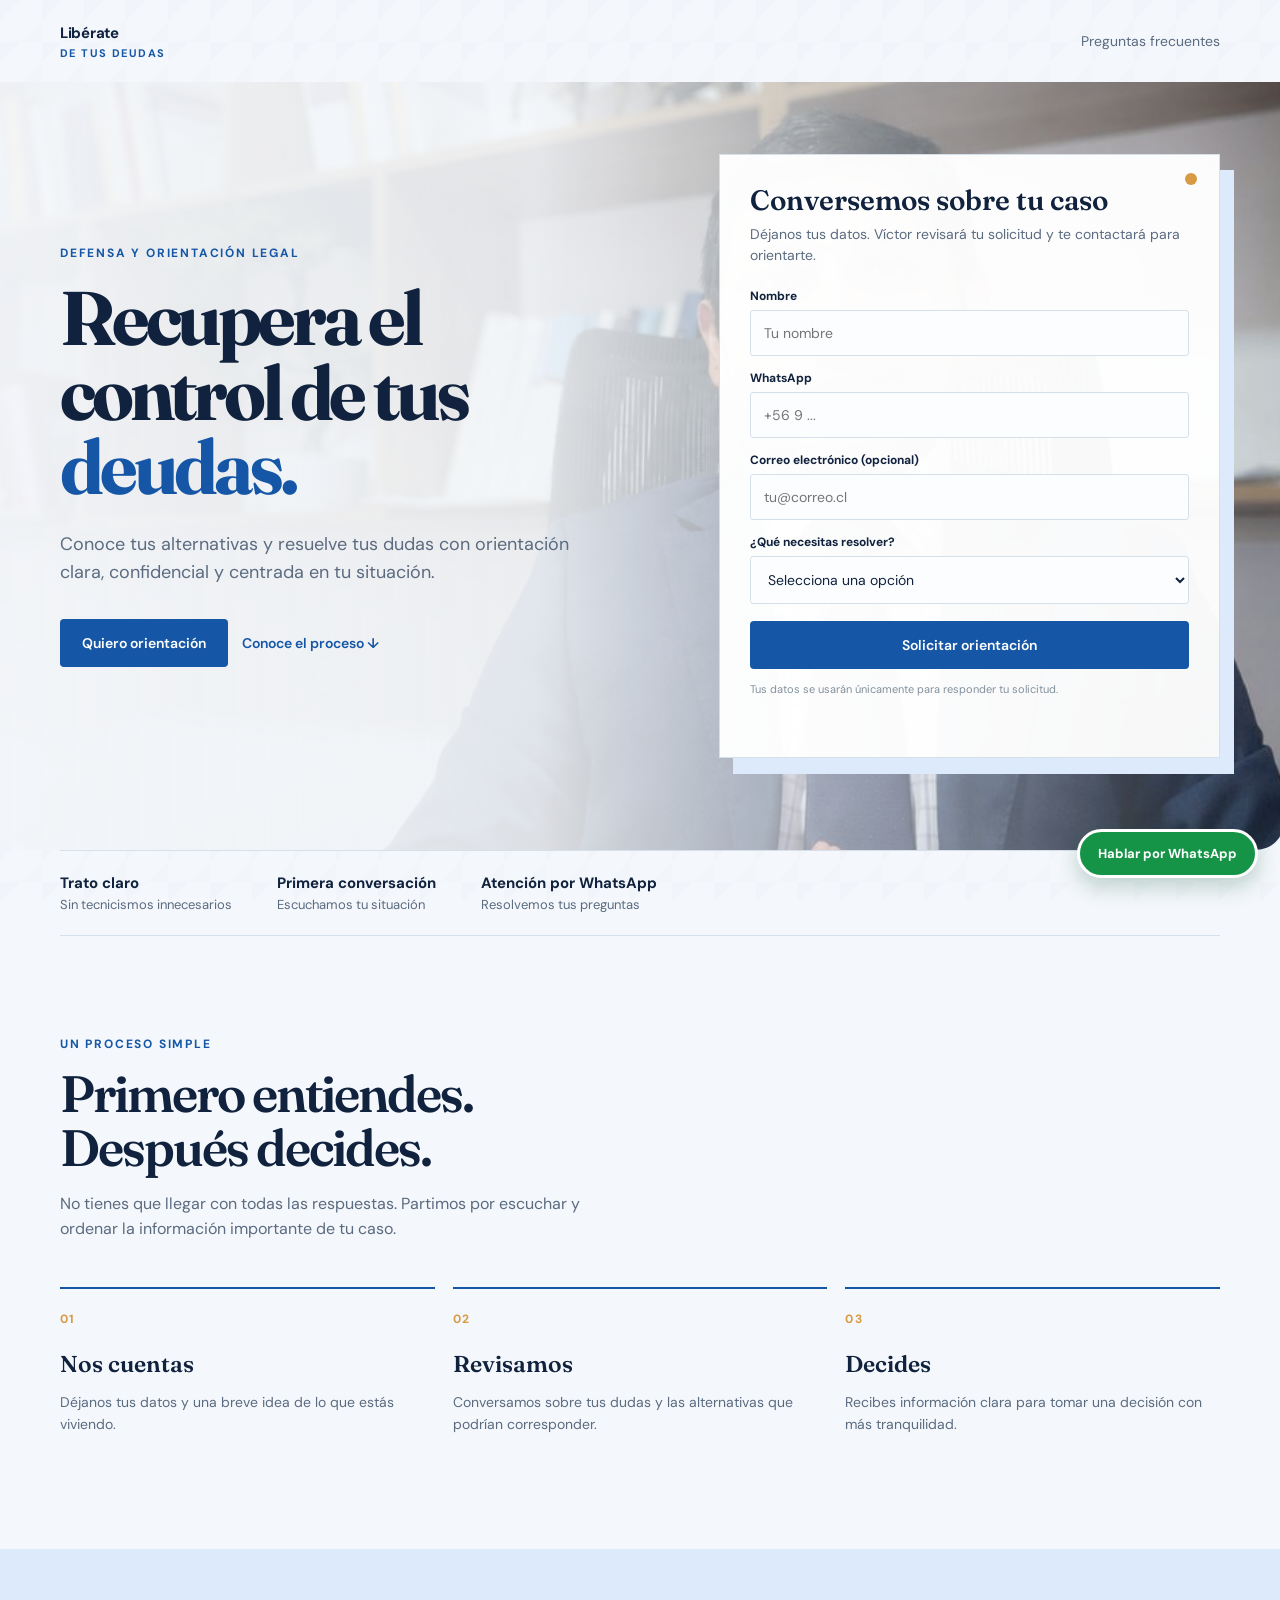
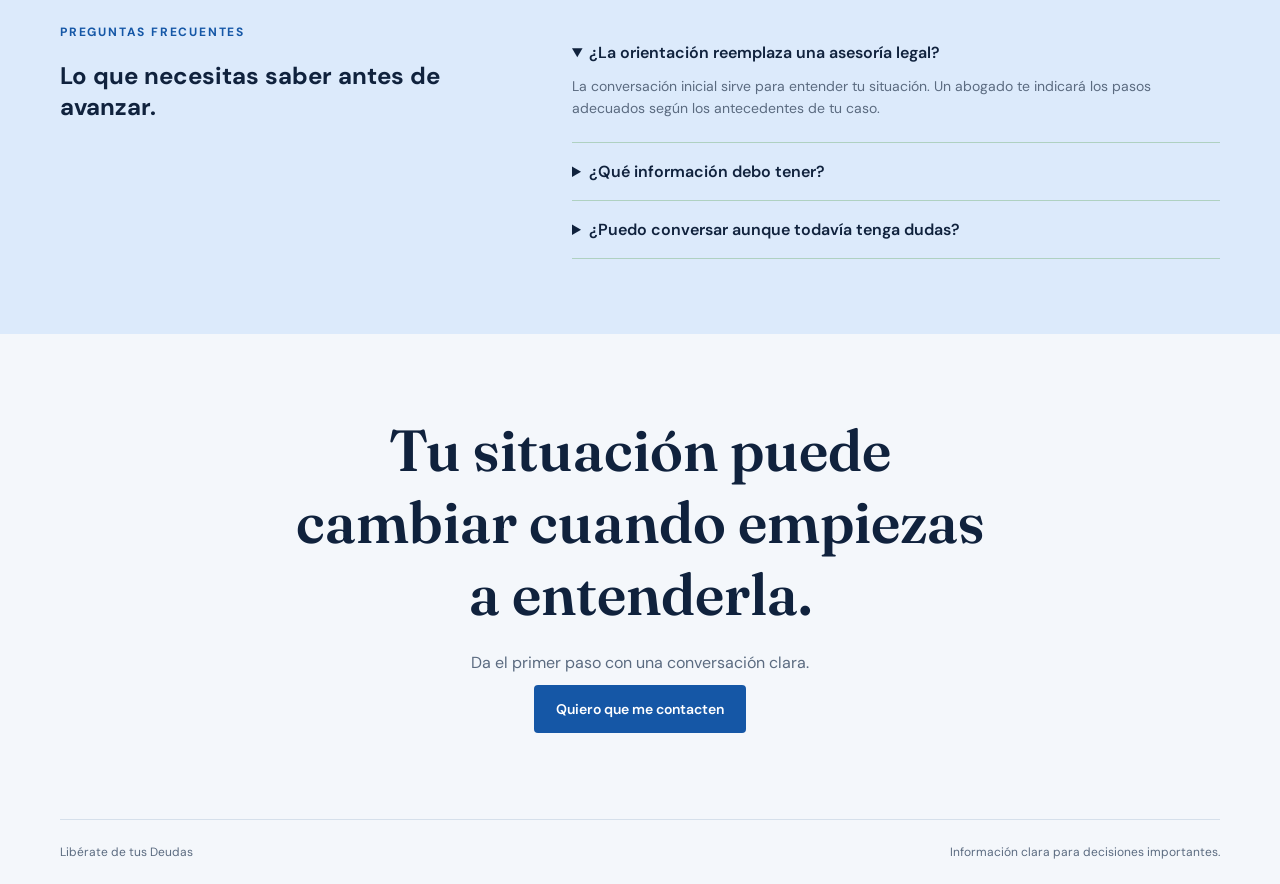
==== landing.html @ 158376c4 "Documentar y respaldar agente Victor" ====
<!doctype html>
<html lang="es">
<head>
  <meta charset="utf-8">
  <meta name="viewport" content="width=device-width, initial-scale=1">
  <title>Libérate de tus Deudas | Orientación clara para volver a empezar</title>
  <meta name="description" content="Conoce tus opciones y recibe una orientación inicial para ordenar tu situación de deudas.">
  <link rel="preconnect" href="https://fonts.googleapis.com">
  <link rel="preconnect" href="https://fonts.gstatic.com" crossorigin>
  <link href="https://fonts.googleapis.com/css2?family=DM+Sans:wght@400;500;600;700&family=Fraunces:opsz,wght@9..144,600;9..144,700&display=swap" rel="stylesheet">
  <style>
    :root{--ink:#10223d;--muted:#5b6b80;--paper:#f4f7fb;--mint:#dceafb;--green:#1557a6;--orange:#d89a43;--line:#d6e0eb}
    *{box-sizing:border-box}body{margin:0;background:var(--paper);color:var(--ink);font-family:"DM Sans",sans-serif}body:before{content:"";position:fixed;inset:0;pointer-events:none;opacity:.32;background-image:linear-gradient(135deg,rgba(21,87,166,.04) 25%,transparent 25%),linear-gradient(315deg,rgba(21,87,166,.035) 25%,transparent 25%);background-size:42px 42px;z-index:-1}a{color:inherit;text-decoration:none}.wrap{width:min(1160px,calc(100% - 40px));margin:auto}
    nav{height:82px;display:flex;align-items:center;justify-content:space-between}.brand{font-size:15px;font-weight:700;letter-spacing:-.02em}.brand span{display:block;color:var(--green);font-size:11px;letter-spacing:.13em;text-transform:uppercase;margin-top:3px}.nav-link{font-size:14px;color:var(--muted)}
    .hero{display:grid;grid-template-columns:1.08fr .92fr;gap:70px;align-items:center;padding:72px 0 92px;position:relative;isolation:isolate}.hero:before{content:"";position:absolute;inset:0 -5vw 0 -5vw;background:linear-gradient(90deg,rgba(244,247,251,.97) 0%,rgba(244,247,251,.9) 42%,rgba(16,56,102,.14) 100%),url("victor abogado.jpeg") right center/cover no-repeat;border-radius:0 0 28px 28px;z-index:-1;opacity:.95}.eyebrow{color:var(--green);font-size:12px;font-weight:700;letter-spacing:.15em;text-transform:uppercase}.hero h1{font:700 clamp(44px,6vw,76px)/.98 Fraunces,serif;letter-spacing:-.055em;margin:20px 0 25px;max-width:690px}.hero h1 em{color:var(--green);font-style:normal}.hero p{font-size:18px;line-height:1.6;color:var(--muted);max-width:550px;margin:0 0 32px}.actions{display:flex;gap:14px;align-items:center}.button{border:0;background:var(--green);color:white;border-radius:4px;padding:15px 22px;font:600 14px "DM Sans";cursor:pointer;transition:transform .2s,background .2s}.button:hover{background:#0e4938;transform:translateY(-2px)}.text-link{font-size:14px;font-weight:600;color:var(--green)}
    .form-card{background:rgba(255,255,255,.96);border:1px solid var(--line);padding:30px;box-shadow:14px 16px 0 var(--mint);position:relative}.form-card:before{content:"";position:absolute;width:12px;height:12px;border-radius:50%;background:var(--orange);top:18px;right:22px}.form-card h2{font:600 28px/1.1 Fraunces,serif;margin:0 0 8px}.form-card>p{color:var(--muted);font-size:14px;line-height:1.5;margin:0 0 22px}.field{margin-bottom:14px}.field label{display:block;font-size:12px;font-weight:700;margin-bottom:6px}.field input,.field select{width:100%;border:1px solid var(--line);border-radius:3px;background:#fcfdff;padding:13px;font:14px "DM Sans";color:var(--ink)}.field input:focus,.field select:focus{outline:2px solid var(--orange);outline-offset:1px}.form-card .button{width:100%;margin-top:3px}.fine{font-size:11px!important;color:#82909c!important;margin:12px 0 0!important}.status{font-size:13px;margin-top:12px;min-height:18px}.status.ok{color:var(--green)}.status.error{color:#a13e2d}
    .proof{border-top:1px solid var(--line);border-bottom:1px solid var(--line);padding:22px 0;display:flex;gap:45px;flex-wrap:wrap;color:var(--muted);font-size:13px}.proof strong{color:var(--ink);display:block;font-size:15px;margin-bottom:3px}.section{padding:100px 0}.section-heading{max-width:570px}.section h2{font:600 clamp(34px,4vw,52px)/1.05 Fraunces,serif;letter-spacing:-.04em;margin:15px 0}.section-heading p{color:var(--muted);line-height:1.6}.steps{display:grid;grid-template-columns:repeat(3,1fr);gap:18px;margin-top:45px}.step{border-top:2px solid var(--green);padding-top:18px}.step b{font-size:12px;color:var(--orange);letter-spacing:.1em}.step h3{font:600 23px Fraunces,serif;margin:22px 0 10px}.step p{color:var(--muted);line-height:1.55;font-size:14px}.faq{background:var(--mint);padding:75px 0}.faq-grid{display:grid;grid-template-columns:.8fr 1.2fr;gap:80px}.faq details{border-bottom:1px solid #afd1c1;padding:18px 0}.faq summary{font-weight:600;cursor:pointer}.faq details p{color:var(--muted);line-height:1.55;font-size:14px;margin:13px 0 4px}.cta{padding:80px 0 100px;text-align:center}.cta h2{font:600 clamp(34px,5vw,58px) Fraunces,serif;margin:0 auto 22px;max-width:700px}.cta p{color:var(--muted);margin-bottom:25px}footer{border-top:1px solid var(--line);padding:24px 0;color:var(--muted);font-size:12px;display:flex;justify-content:space-between}.floating-wa{position:fixed;right:22px;bottom:22px;z-index:20;background:#159447;color:#fff;border:3px solid #fff;border-radius:50px;padding:13px 18px;font-size:13px;font-weight:700;box-shadow:0 8px 22px rgba(21,91,58,.25);transition:transform .2s}.floating-wa:hover{transform:translateY(-3px)}
    @media(max-width:800px){.hero{grid-template-columns:1fr;gap:38px;padding:48px 0 62px}.hero:before{inset:0 -20px;background:linear-gradient(160deg,#eef5ff 0%,#f4f7fb 72%);border-radius:0 0 22px 22px}.hero h1{font-size:51px;margin-top:16px}.hero p{font-size:16px}.actions{align-items:stretch;flex-direction:column;gap:16px}.actions .button{text-align:center}.form-card{max-width:520px;padding:24px;box-shadow:8px 10px 0 var(--mint)}.form-card:before{top:14px;right:16px}.steps,.faq-grid{grid-template-columns:1fr;gap:35px}.section{padding:70px 0}.nav-link{display:none}.proof{gap:22px;padding:18px 0}.wrap{width:min(100% - 28px,1160px)}}
  </style>
</head>
<body>
  <header><nav class="wrap"><a class="brand" href="#inicio">Libérate <span>de tus deudas</span></a><a class="nav-link" href="#preguntas">Preguntas frecuentes</a></nav></header>
  <main id="inicio">
    <section class="hero wrap"><div><div class="eyebrow">Defensa y orientación legal</div><h1>Recupera el control de tus <em>deudas.</em></h1><p>Conoce tus alternativas y resuelve tus dudas con orientación clara, confidencial y centrada en tu situación.</p><div class="actions"><a class="button" href="#contacto">Quiero orientación</a><a class="text-link" href="#como-funciona">Conoce el proceso ↓</a></div></div>
      <form class="form-card" id="contacto"><h2>Conversemos sobre tu caso</h2><p>Déjanos tus datos. Víctor revisará tu solicitud y te contactará para orientarte.</p><div class="field"><label for="name">Nombre</label><input id="name" name="name" required autocomplete="name" placeholder="Tu nombre"></div><div class="field"><label for="phone">WhatsApp</label><input id="phone" name="phone" required autocomplete="tel" placeholder="+56 9 ..."></div><div class="field"><label for="email">Correo electrónico <span>(opcional)</span></label><input id="email" name="email" type="email" autocomplete="email" placeholder="tu@correo.cl"></div><div class="field"><label for="reason">¿Qué necesitas resolver?</label><select id="reason" name="reason" required><option value="">Selecciona una opción</option><option>Quiero conocer mis alternativas</option><option>Tengo dudas sobre mis deudas</option><option>Necesito orientación sobre mi caso</option><option>Quiero hablar con un abogado</option></select></div><button class="button" type="submit">Solicitar orientación</button><p class="fine">Tus datos se usarán únicamente para responder tu solicitud.</p><div class="status" aria-live="polite"></div></form>
    </section>
    <div class="proof wrap"><div><strong>Trato claro</strong>Sin tecnicismos innecesarios</div><div><strong>Primera conversación</strong>Escuchamos tu situación</div><div><strong>Atención por WhatsApp</strong>Resolvemos tus preguntas</div></div>
    <section class="section wrap" id="como-funciona"><div class="section-heading"><div class="eyebrow">Un proceso simple</div><h2>Primero entiendes. Después decides.</h2><p>No tienes que llegar con todas las respuestas. Partimos por escuchar y ordenar la información importante de tu caso.</p></div><div class="steps"><article class="step"><b>01</b><h3>Nos cuentas</h3><p>Déjanos tus datos y una breve idea de lo que estás viviendo.</p></article><article class="step"><b>02</b><h3>Revisamos</h3><p>Conversamos sobre tus dudas y las alternativas que podrían corresponder.</p></article><article class="step"><b>03</b><h3>Decides</h3><p>Recibes información clara para tomar una decisión con más tranquilidad.</p></article></div></section>
    <section class="faq" id="preguntas"><div class="wrap faq-grid"><div><div class="eyebrow">Preguntas frecuentes</div><h2>Lo que necesitas saber antes de avanzar.</h2></div><div><details open><summary>¿La orientación reemplaza una asesoría legal?</summary><p>La conversación inicial sirve para entender tu situación. Un abogado te indicará los pasos adecuados según los antecedentes de tu caso.</p></details><details><summary>¿Qué información debo tener?</summary><p>Comienza con lo que recuerdes: tipo de deuda, acreedores, montos aproximados y si has recibido notificaciones. No necesitas tener todo ordenado.</p></details><details><summary>¿Puedo conversar aunque todavía tenga dudas?</summary><p>Sí. El objetivo es justamente ayudarte a entender tus opciones antes de tomar una decisión.</p></details></div></div></section>
    <section class="cta wrap"><h2>Tu situación puede cambiar cuando empiezas a entenderla.</h2><p>Da el primer paso con una conversación clara.</p><a class="button" href="#contacto">Quiero que me contacten</a></section>
  </main>
  <footer class="wrap"><span>Libérate de tus Deudas</span><span>Información clara para decisiones importantes.</span></footer><a class="floating-wa" href="https://wa.me/56920757276?text=Hola%2C%20necesito%20orientaci%C3%B3n%20sobre%20mis%20deudas" target="_blank" rel="noopener">Hablar por WhatsApp</a>
  <script>
    const form=document.querySelector("form"), status=document.querySelector(".status");
    form.addEventListener("submit",async(event)=>{event.preventDefault();const button=form.querySelector("button");button.disabled=true;button.textContent="Enviando...";status.className="status";try{const data=Object.fromEntries(new FormData(form));const response=await fetch("https://maxtroner--liberate-deudas-fastapi-app.modal.run/lead",{method:"POST",headers:{"Content-Type":"application/json"},body:JSON.stringify(data)});if(!response.ok)throw new Error();form.reset();status.textContent="Recibimos tus datos. Te contactaremos pronto.";status.className="status ok"}catch{status.textContent="No pudimos enviar tus datos. Escríbenos directamente por WhatsApp.";status.className="status error"}finally{button.disabled=false;button.textContent="Solicitar orientación"}});
  </script>
</body>
</html>
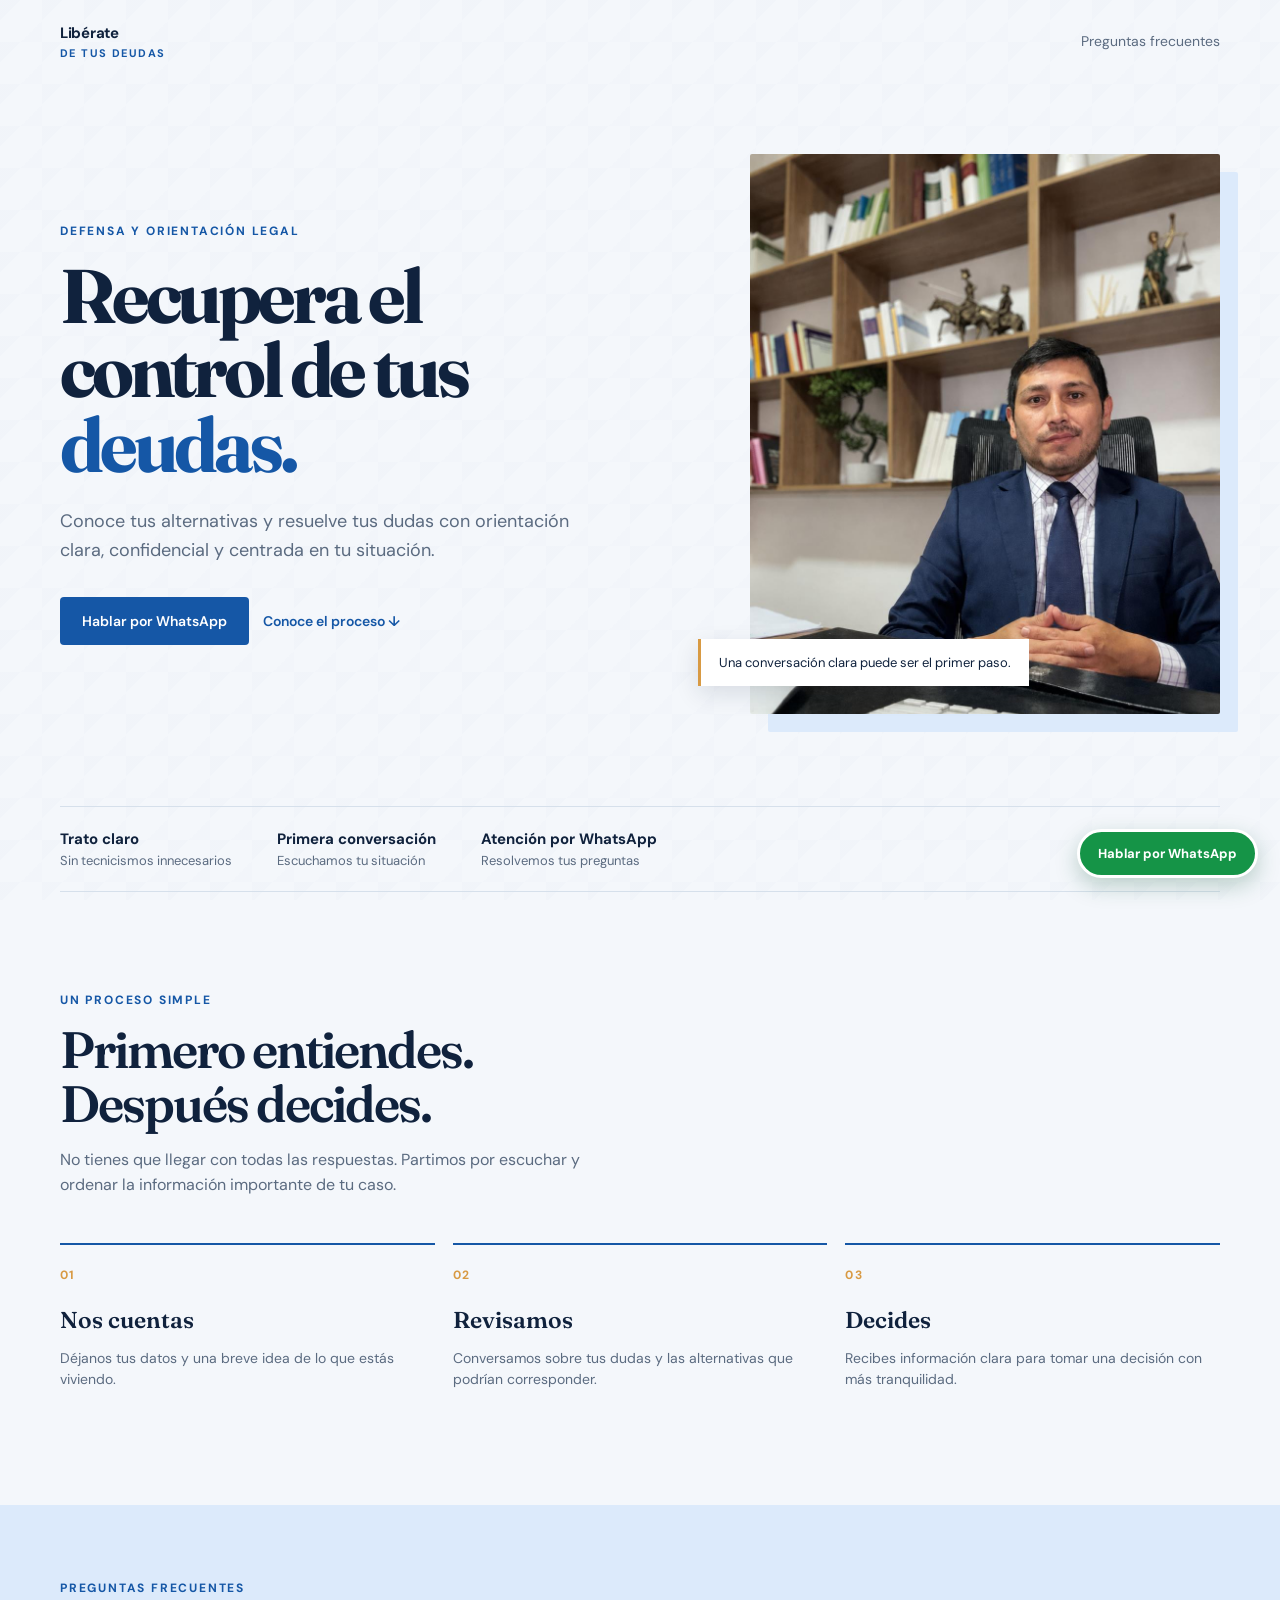
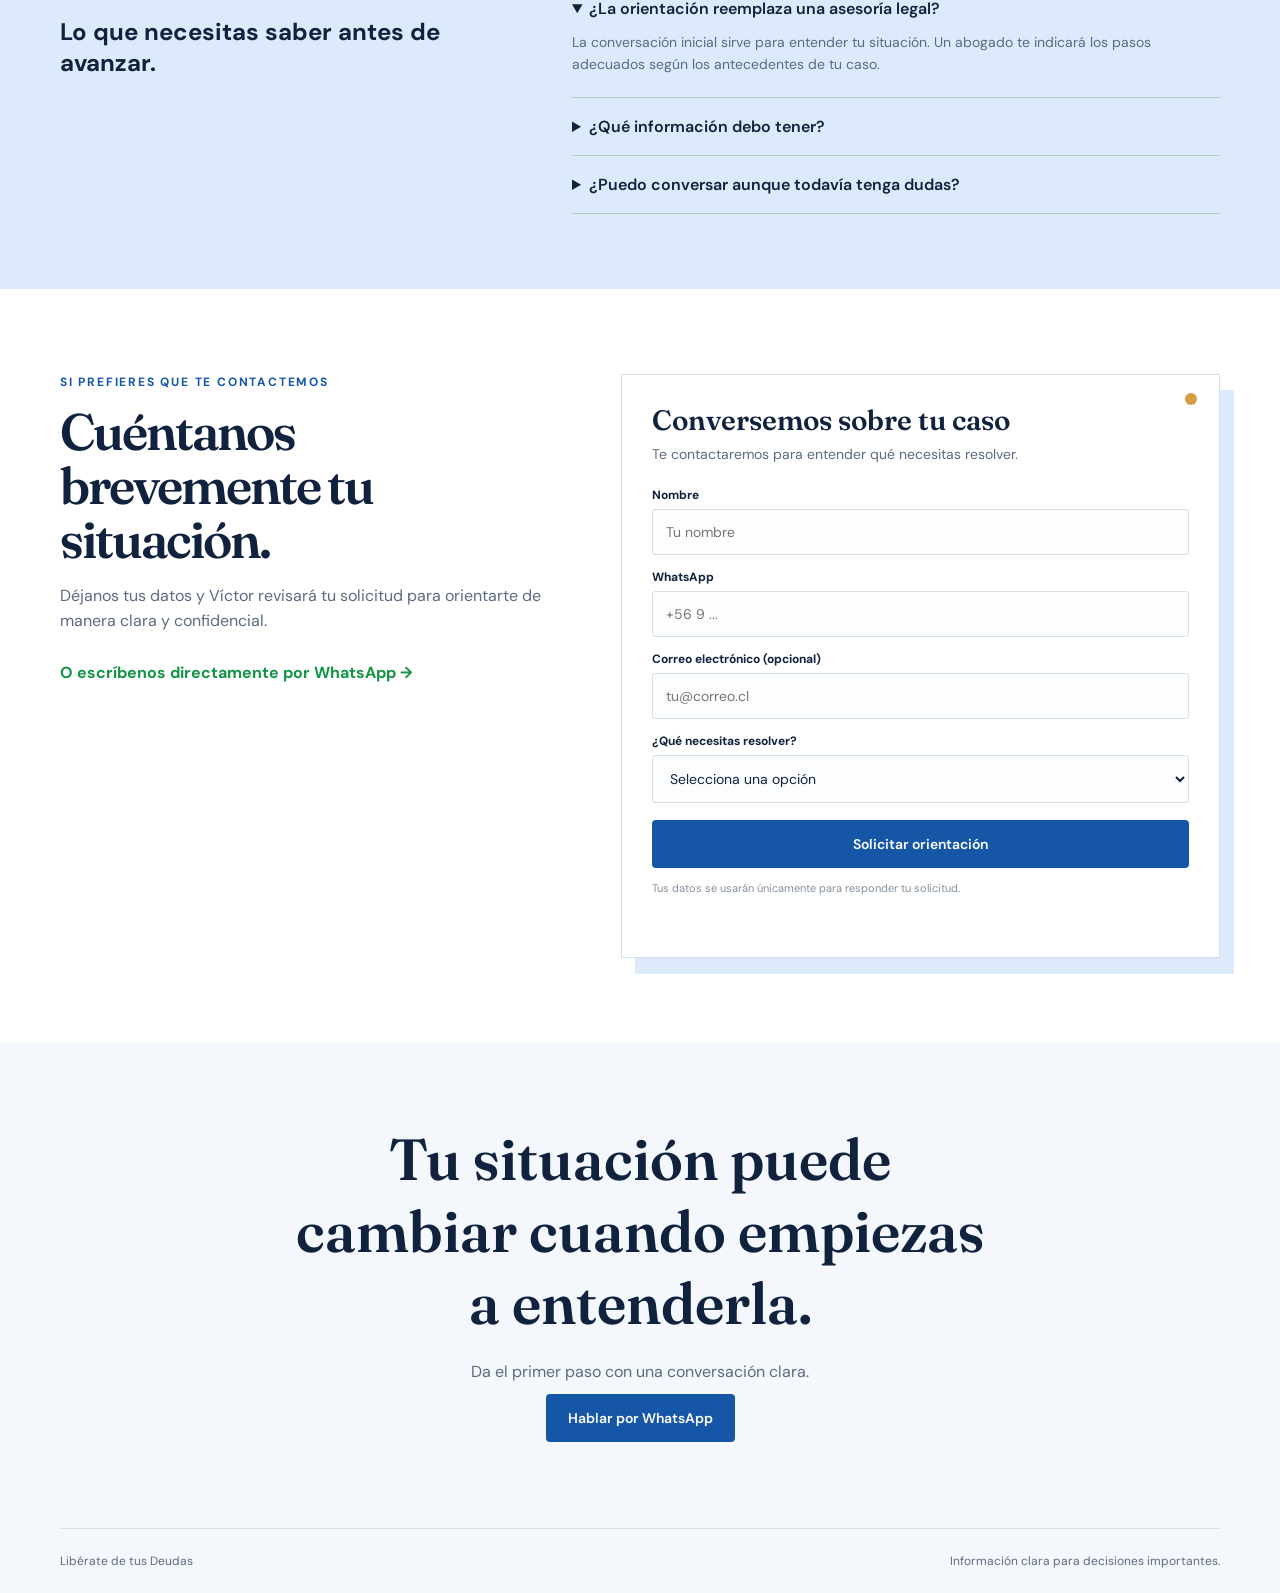
==== commit 637cd479: "Mejorar landing y priorizar WhatsApp" ====
--- a/landing.html
+++ b/landing.html
@@ -12,26 +12,25 @@
     :root{--ink:#10223d;--muted:#5b6b80;--paper:#f4f7fb;--mint:#dceafb;--green:#1557a6;--orange:#d89a43;--line:#d6e0eb}
     *{box-sizing:border-box}body{margin:0;background:var(--paper);color:var(--ink);font-family:"DM Sans",sans-serif}body:before{content:"";position:fixed;inset:0;pointer-events:none;opacity:.32;background-image:linear-gradient(135deg,rgba(21,87,166,.04) 25%,transparent 25%),linear-gradient(315deg,rgba(21,87,166,.035) 25%,transparent 25%);background-size:42px 42px;z-index:-1}a{color:inherit;text-decoration:none}.wrap{width:min(1160px,calc(100% - 40px));margin:auto}
     nav{height:82px;display:flex;align-items:center;justify-content:space-between}.brand{font-size:15px;font-weight:700;letter-spacing:-.02em}.brand span{display:block;color:var(--green);font-size:11px;letter-spacing:.13em;text-transform:uppercase;margin-top:3px}.nav-link{font-size:14px;color:var(--muted)}
-    .hero{display:grid;grid-template-columns:1.08fr .92fr;gap:70px;align-items:center;padding:72px 0 92px;position:relative;isolation:isolate}.hero:before{content:"";position:absolute;inset:0 -5vw 0 -5vw;background:linear-gradient(90deg,rgba(244,247,251,.97) 0%,rgba(244,247,251,.9) 42%,rgba(16,56,102,.14) 100%),url("victor abogado.jpeg") right center/cover no-repeat;border-radius:0 0 28px 28px;z-index:-1;opacity:.95}.eyebrow{color:var(--green);font-size:12px;font-weight:700;letter-spacing:.15em;text-transform:uppercase}.hero h1{font:700 clamp(44px,6vw,76px)/.98 Fraunces,serif;letter-spacing:-.055em;margin:20px 0 25px;max-width:690px}.hero h1 em{color:var(--green);font-style:normal}.hero p{font-size:18px;line-height:1.6;color:var(--muted);max-width:550px;margin:0 0 32px}.actions{display:flex;gap:14px;align-items:center}.button{border:0;background:var(--green);color:white;border-radius:4px;padding:15px 22px;font:600 14px "DM Sans";cursor:pointer;transition:transform .2s,background .2s}.button:hover{background:#0e4938;transform:translateY(-2px)}.text-link{font-size:14px;font-weight:600;color:var(--green)}
+    .hero{display:grid;grid-template-columns:1.05fr .95fr;gap:60px;align-items:center;padding:72px 0 92px;position:relative}.hero-copy{position:relative;z-index:1}.hero-portrait{margin:0;min-height:500px;position:relative;display:flex;align-items:flex-end;justify-content:flex-end}.hero-portrait img{width:min(100%,470px);height:560px;object-fit:cover;object-position:center top;border-radius:2px;box-shadow:18px 18px 0 var(--mint)}.portrait-note{position:absolute;left:0;bottom:28px;background:#fff;padding:15px 18px;border-left:3px solid var(--orange);box-shadow:0 8px 24px rgba(16,34,61,.12);font-size:13px;color:var(--ink)}.eyebrow{color:var(--green);font-size:12px;font-weight:700;letter-spacing:.15em;text-transform:uppercase}.hero h1{font:700 clamp(44px,6vw,76px)/.98 Fraunces,serif;letter-spacing:-.055em;margin:20px 0 25px;max-width:690px}.hero h1 em{color:var(--green);font-style:normal}.hero p{font-size:18px;line-height:1.6;color:var(--muted);max-width:550px;margin:0 0 32px}.actions{display:flex;gap:14px;align-items:center}.button{border:0;background:var(--green);color:white;border-radius:4px;padding:15px 22px;font:600 14px "DM Sans";cursor:pointer;transition:transform .2s,background .2s}.button:hover{background:#0e4938;transform:translateY(-2px)}.text-link{font-size:14px;font-weight:600;color:var(--green)}
     .form-card{background:rgba(255,255,255,.96);border:1px solid var(--line);padding:30px;box-shadow:14px 16px 0 var(--mint);position:relative}.form-card:before{content:"";position:absolute;width:12px;height:12px;border-radius:50%;background:var(--orange);top:18px;right:22px}.form-card h2{font:600 28px/1.1 Fraunces,serif;margin:0 0 8px}.form-card>p{color:var(--muted);font-size:14px;line-height:1.5;margin:0 0 22px}.field{margin-bottom:14px}.field label{display:block;font-size:12px;font-weight:700;margin-bottom:6px}.field input,.field select{width:100%;border:1px solid var(--line);border-radius:3px;background:#fcfdff;padding:13px;font:14px "DM Sans";color:var(--ink)}.field input:focus,.field select:focus{outline:2px solid var(--orange);outline-offset:1px}.form-card .button{width:100%;margin-top:3px}.fine{font-size:11px!important;color:#82909c!important;margin:12px 0 0!important}.status{font-size:13px;margin-top:12px;min-height:18px}.status.ok{color:var(--green)}.status.error{color:#a13e2d}
-    .proof{border-top:1px solid var(--line);border-bottom:1px solid var(--line);padding:22px 0;display:flex;gap:45px;flex-wrap:wrap;color:var(--muted);font-size:13px}.proof strong{color:var(--ink);display:block;font-size:15px;margin-bottom:3px}.section{padding:100px 0}.section-heading{max-width:570px}.section h2{font:600 clamp(34px,4vw,52px)/1.05 Fraunces,serif;letter-spacing:-.04em;margin:15px 0}.section-heading p{color:var(--muted);line-height:1.6}.steps{display:grid;grid-template-columns:repeat(3,1fr);gap:18px;margin-top:45px}.step{border-top:2px solid var(--green);padding-top:18px}.step b{font-size:12px;color:var(--orange);letter-spacing:.1em}.step h3{font:600 23px Fraunces,serif;margin:22px 0 10px}.step p{color:var(--muted);line-height:1.55;font-size:14px}.faq{background:var(--mint);padding:75px 0}.faq-grid{display:grid;grid-template-columns:.8fr 1.2fr;gap:80px}.faq details{border-bottom:1px solid #afd1c1;padding:18px 0}.faq summary{font-weight:600;cursor:pointer}.faq details p{color:var(--muted);line-height:1.55;font-size:14px;margin:13px 0 4px}.cta{padding:80px 0 100px;text-align:center}.cta h2{font:600 clamp(34px,5vw,58px) Fraunces,serif;margin:0 auto 22px;max-width:700px}.cta p{color:var(--muted);margin-bottom:25px}footer{border-top:1px solid var(--line);padding:24px 0;color:var(--muted);font-size:12px;display:flex;justify-content:space-between}.floating-wa{position:fixed;right:22px;bottom:22px;z-index:20;background:#159447;color:#fff;border:3px solid #fff;border-radius:50px;padding:13px 18px;font-size:13px;font-weight:700;box-shadow:0 8px 22px rgba(21,91,58,.25);transition:transform .2s}.floating-wa:hover{transform:translateY(-3px)}
-    @media(max-width:800px){.hero{grid-template-columns:1fr;gap:38px;padding:48px 0 62px}.hero:before{inset:0 -20px;background:linear-gradient(160deg,#eef5ff 0%,#f4f7fb 72%);border-radius:0 0 22px 22px}.hero h1{font-size:51px;margin-top:16px}.hero p{font-size:16px}.actions{align-items:stretch;flex-direction:column;gap:16px}.actions .button{text-align:center}.form-card{max-width:520px;padding:24px;box-shadow:8px 10px 0 var(--mint)}.form-card:before{top:14px;right:16px}.steps,.faq-grid{grid-template-columns:1fr;gap:35px}.section{padding:70px 0}.nav-link{display:none}.proof{gap:22px;padding:18px 0}.wrap{width:min(100% - 28px,1160px)}}
+    .contact-section{background:#fff;padding:85px 0}.contact-grid{display:grid;grid-template-columns:.9fr 1.1fr;gap:70px;align-items:start}.contact-copy h2{font:600 clamp(34px,4vw,52px)/1.05 Fraunces,serif;letter-spacing:-.04em;margin:15px 0}.contact-copy p{color:var(--muted);line-height:1.6}.wa-inline{display:inline-flex;align-items:center;gap:8px;margin-top:12px;color:#159447;font-weight:700}.proof{border-top:1px solid var(--line);border-bottom:1px solid var(--line);padding:22px 0;display:flex;gap:45px;flex-wrap:wrap;color:var(--muted);font-size:13px}.proof strong{color:var(--ink);display:block;font-size:15px;margin-bottom:3px}.section{padding:100px 0}.section-heading{max-width:570px}.section h2{font:600 clamp(34px,4vw,52px)/1.05 Fraunces,serif;letter-spacing:-.04em;margin:15px 0}.section-heading p{color:var(--muted);line-height:1.6}.steps{display:grid;grid-template-columns:repeat(3,1fr);gap:18px;margin-top:45px}.step{border-top:2px solid var(--green);padding-top:18px}.step b{font-size:12px;color:var(--orange);letter-spacing:.1em}.step h3{font:600 23px Fraunces,serif;margin:22px 0 10px}.step p{color:var(--muted);line-height:1.55;font-size:14px}.faq{background:var(--mint);padding:75px 0}.faq-grid{display:grid;grid-template-columns:.8fr 1.2fr;gap:80px}.faq details{border-bottom:1px solid #afd1c1;padding:18px 0}.faq summary{font-weight:600;cursor:pointer}.faq details p{color:var(--muted);line-height:1.55;font-size:14px;margin:13px 0 4px}.cta{padding:80px 0 100px;text-align:center}.cta h2{font:600 clamp(34px,5vw,58px) Fraunces,serif;margin:0 auto 22px;max-width:700px}.cta p{color:var(--muted);margin-bottom:25px}footer{border-top:1px solid var(--line);padding:24px 0;color:var(--muted);font-size:12px;display:flex;justify-content:space-between}.floating-wa{position:fixed;right:22px;bottom:22px;z-index:20;background:#159447;color:#fff;border:3px solid #fff;border-radius:50px;padding:13px 18px;font-size:13px;font-weight:700;box-shadow:0 8px 22px rgba(21,91,58,.25);transition:transform .2s}.floating-wa:hover{transform:translateY(-3px)}
+    @media(max-width:800px){.hero{grid-template-columns:1fr;gap:34px;padding:48px 0 62px}.hero h1{font-size:51px;margin-top:16px}.hero p{font-size:16px}.hero-portrait{min-height:0;justify-content:center}.hero-portrait img{height:430px;width:100%;box-shadow:10px 10px 0 var(--mint)}.portrait-note{left:8px;bottom:18px}.actions{align-items:stretch;flex-direction:column;gap:16px}.actions .button{text-align:center}.form-card{max-width:520px;padding:24px;box-shadow:8px 10px 0 var(--mint)}.form-card:before{top:14px;right:16px}.contact-section{padding:68px 0}.contact-grid{grid-template-columns:1fr;gap:28px}.steps,.faq-grid{grid-template-columns:1fr;gap:35px}.section{padding:70px 0}.nav-link{display:none}.proof{gap:22px;padding:18px 0}.wrap{width:min(100% - 28px,1160px)}}
   </style>
 </head>
 <body>
   <header><nav class="wrap"><a class="brand" href="#inicio">Libérate <span>de tus deudas</span></a><a class="nav-link" href="#preguntas">Preguntas frecuentes</a></nav></header>
   <main id="inicio">
-    <section class="hero wrap"><div><div class="eyebrow">Defensa y orientación legal</div><h1>Recupera el control de tus <em>deudas.</em></h1><p>Conoce tus alternativas y resuelve tus dudas con orientación clara, confidencial y centrada en tu situación.</p><div class="actions"><a class="button" href="#contacto">Quiero orientación</a><a class="text-link" href="#como-funciona">Conoce el proceso ↓</a></div></div>
-      <form class="form-card" id="contacto"><h2>Conversemos sobre tu caso</h2><p>Déjanos tus datos. Víctor revisará tu solicitud y te contactará para orientarte.</p><div class="field"><label for="name">Nombre</label><input id="name" name="name" required autocomplete="name" placeholder="Tu nombre"></div><div class="field"><label for="phone">WhatsApp</label><input id="phone" name="phone" required autocomplete="tel" placeholder="+56 9 ..."></div><div class="field"><label for="email">Correo electrónico <span>(opcional)</span></label><input id="email" name="email" type="email" autocomplete="email" placeholder="tu@correo.cl"></div><div class="field"><label for="reason">¿Qué necesitas resolver?</label><select id="reason" name="reason" required><option value="">Selecciona una opción</option><option>Quiero conocer mis alternativas</option><option>Tengo dudas sobre mis deudas</option><option>Necesito orientación sobre mi caso</option><option>Quiero hablar con un abogado</option></select></div><button class="button" type="submit">Solicitar orientación</button><p class="fine">Tus datos se usarán únicamente para responder tu solicitud.</p><div class="status" aria-live="polite"></div></form>
-    </section>
+    <section class="hero wrap"><div class="hero-copy"><div class="eyebrow">Defensa y orientación legal</div><h1>Recupera el control de tus <em>deudas.</em></h1><p>Conoce tus alternativas y resuelve tus dudas con orientación clara, confidencial y centrada en tu situación.</p><div class="actions"><a class="button" href="https://wa.me/56920757276?text=Hola%2C%20necesito%20orientaci%C3%B3n%20sobre%20mis%20deudas" target="_blank" rel="noopener">Hablar por WhatsApp</a><a class="text-link" href="#como-funciona">Conoce el proceso ↓</a></div></div><figure class="hero-portrait"><img src="victor abogado.jpeg" alt="Víctor Sanhueza, abogado" loading="eager"><figcaption class="portrait-note">Una conversación clara puede ser el primer paso.</figcaption></figure></section>
     <div class="proof wrap"><div><strong>Trato claro</strong>Sin tecnicismos innecesarios</div><div><strong>Primera conversación</strong>Escuchamos tu situación</div><div><strong>Atención por WhatsApp</strong>Resolvemos tus preguntas</div></div>
     <section class="section wrap" id="como-funciona"><div class="section-heading"><div class="eyebrow">Un proceso simple</div><h2>Primero entiendes. Después decides.</h2><p>No tienes que llegar con todas las respuestas. Partimos por escuchar y ordenar la información importante de tu caso.</p></div><div class="steps"><article class="step"><b>01</b><h3>Nos cuentas</h3><p>Déjanos tus datos y una breve idea de lo que estás viviendo.</p></article><article class="step"><b>02</b><h3>Revisamos</h3><p>Conversamos sobre tus dudas y las alternativas que podrían corresponder.</p></article><article class="step"><b>03</b><h3>Decides</h3><p>Recibes información clara para tomar una decisión con más tranquilidad.</p></article></div></section>
     <section class="faq" id="preguntas"><div class="wrap faq-grid"><div><div class="eyebrow">Preguntas frecuentes</div><h2>Lo que necesitas saber antes de avanzar.</h2></div><div><details open><summary>¿La orientación reemplaza una asesoría legal?</summary><p>La conversación inicial sirve para entender tu situación. Un abogado te indicará los pasos adecuados según los antecedentes de tu caso.</p></details><details><summary>¿Qué información debo tener?</summary><p>Comienza con lo que recuerdes: tipo de deuda, acreedores, montos aproximados y si has recibido notificaciones. No necesitas tener todo ordenado.</p></details><details><summary>¿Puedo conversar aunque todavía tenga dudas?</summary><p>Sí. El objetivo es justamente ayudarte a entender tus opciones antes de tomar una decisión.</p></details></div></div></section>
-    <section class="cta wrap"><h2>Tu situación puede cambiar cuando empiezas a entenderla.</h2><p>Da el primer paso con una conversación clara.</p><a class="button" href="#contacto">Quiero que me contacten</a></section>
+     <section class="contact-section" id="contacto"><div class="wrap contact-grid"><div class="contact-copy"><div class="eyebrow">Si prefieres que te contactemos</div><h2>Cuéntanos brevemente tu situación.</h2><p>Déjanos tus datos y Víctor revisará tu solicitud para orientarte de manera clara y confidencial.</p><a class="wa-inline" href="https://wa.me/56920757276?text=Hola%2C%20necesito%20orientaci%C3%B3n%20sobre%20mis%20deudas" target="_blank" rel="noopener">O escríbenos directamente por WhatsApp →</a></div><form class="form-card" id="contacto-form"><h2>Conversemos sobre tu caso</h2><p>Te contactaremos para entender qué necesitas resolver.</p><div class="field"><label for="name">Nombre</label><input id="name" name="name" required autocomplete="name" placeholder="Tu nombre"></div><div class="field"><label for="phone">WhatsApp</label><input id="phone" name="phone" required autocomplete="tel" placeholder="+56 9 ..."></div><div class="field"><label for="email">Correo electrónico <span>(opcional)</span></label><input id="email" name="email" type="email" autocomplete="email" placeholder="tu@correo.cl"></div><div class="field"><label for="reason">¿Qué necesitas resolver?</label><select id="reason" name="reason" required><option value="">Selecciona una opción</option><option>Quiero conocer mis alternativas</option><option>Tengo dudas sobre mis deudas</option><option>Necesito orientación sobre mi caso</option><option>Quiero hablar con un abogado</option></select></div><button class="button" type="submit">Solicitar orientación</button><p class="fine">Tus datos se usarán únicamente para responder tu solicitud.</p><div class="status" aria-live="polite"></div></form></div></section>
+     <section class="cta wrap"><h2>Tu situación puede cambiar cuando empiezas a entenderla.</h2><p>Da el primer paso con una conversación clara.</p><a class="button" href="https://wa.me/56920757276?text=Hola%2C%20necesito%20orientaci%C3%B3n%20sobre%20mis%20deudas" target="_blank" rel="noopener">Hablar por WhatsApp</a></section>
   </main>
   <footer class="wrap"><span>Libérate de tus Deudas</span><span>Información clara para decisiones importantes.</span></footer><a class="floating-wa" href="https://wa.me/56920757276?text=Hola%2C%20necesito%20orientaci%C3%B3n%20sobre%20mis%20deudas" target="_blank" rel="noopener">Hablar por WhatsApp</a>
   <script>
-    const form=document.querySelector("form"), status=document.querySelector(".status");
+     const form=document.querySelector("#contacto-form"), status=document.querySelector(".status");
     form.addEventListener("submit",async(event)=>{event.preventDefault();const button=form.querySelector("button");button.disabled=true;button.textContent="Enviando...";status.className="status";try{const data=Object.fromEntries(new FormData(form));const response=await fetch("https://maxtroner--liberate-deudas-fastapi-app.modal.run/lead",{method:"POST",headers:{"Content-Type":"application/json"},body:JSON.stringify(data)});if(!response.ok)throw new Error();form.reset();status.textContent="Recibimos tus datos. Te contactaremos pronto.";status.className="status ok"}catch{status.textContent="No pudimos enviar tus datos. Escríbenos directamente por WhatsApp.";status.className="status error"}finally{button.disabled=false;button.textContent="Solicitar orientación"}});
   </script>
 </body>
